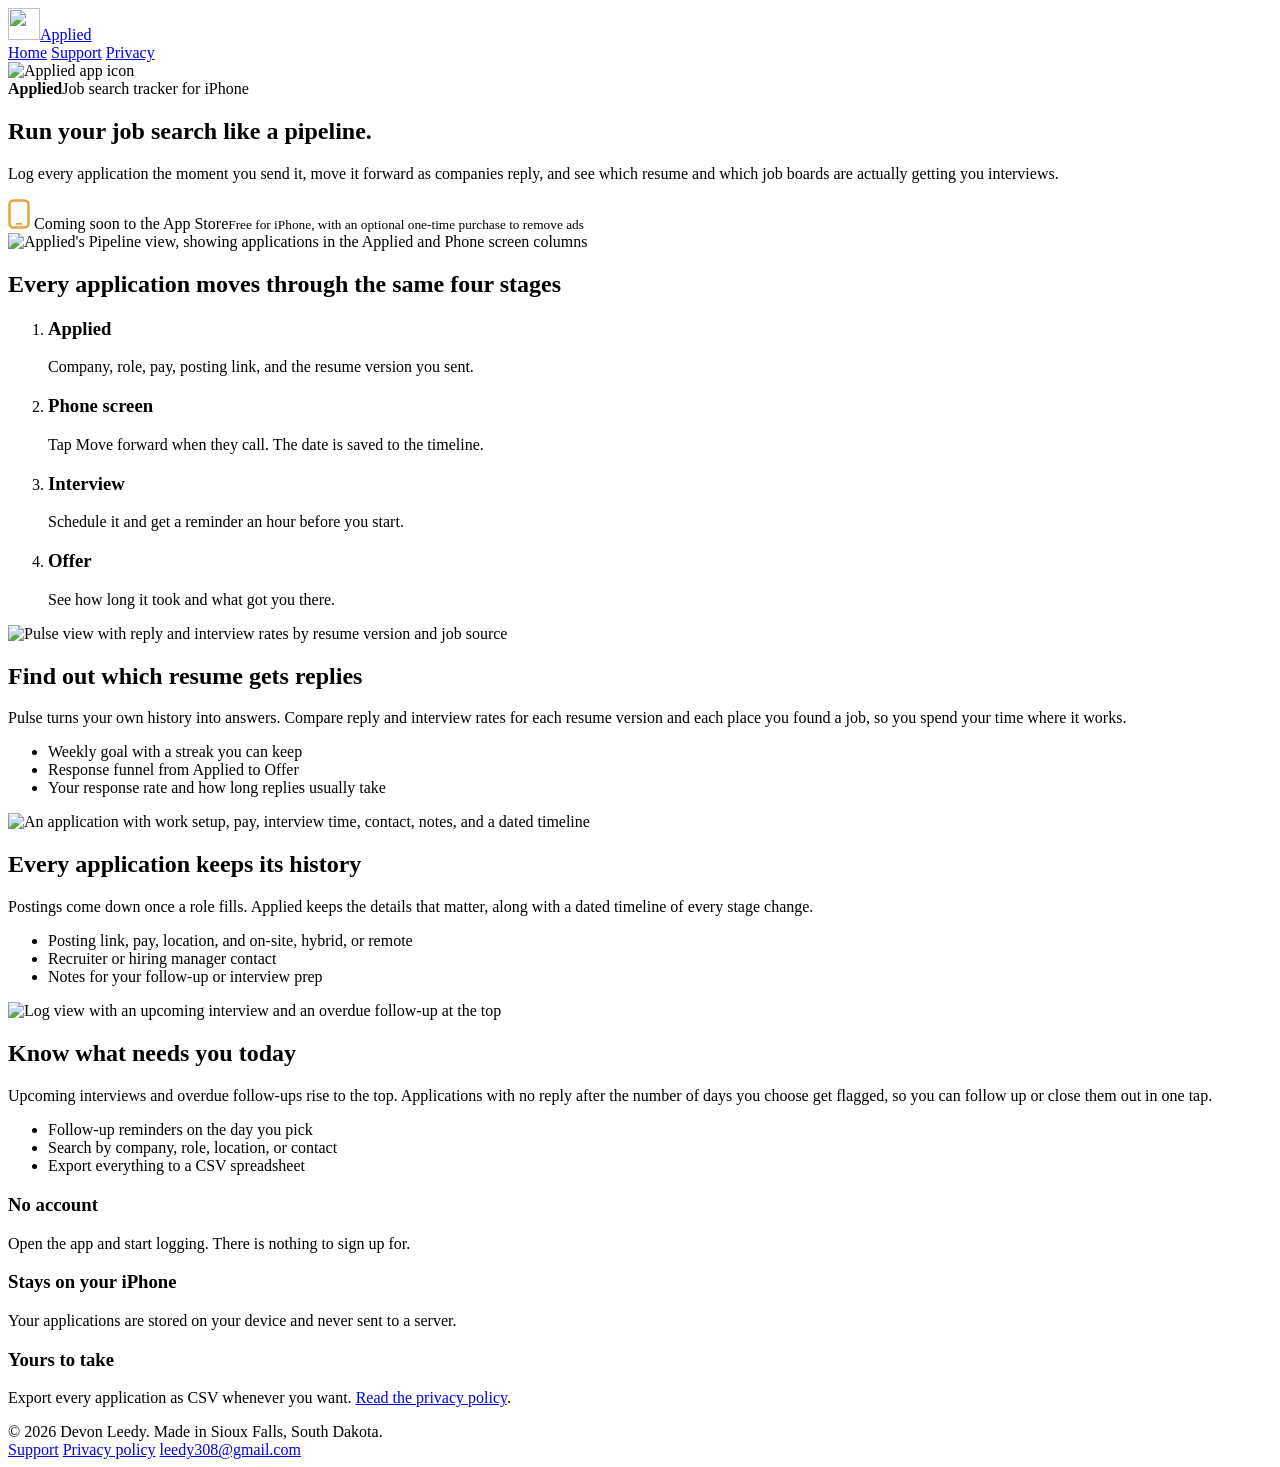
==== index.html @ 7012607b "Add files via upload" ====
<!doctype html>
<html lang="en">
<head>
<meta charset="utf-8">
<meta name="viewport" content="width=device-width, initial-scale=1">
<title>Applied: Job Search Tracker for iPhone</title>
<meta name="description" content="Track every job application from sent to offer. See which resume and job sources get replies, with interview and follow-up reminders.">
<meta property="og:title" content="Applied: Job Search Tracker for iPhone">
<meta property="og:description" content="Track every job application from sent to offer. See which resume and job sources get replies, with interview and follow-up reminders.">
<meta property="og:image" content="https://devleedy48.github.io/assets/img/applied-icon.png">
<meta name="theme-color" content="#eef1f5">
<link rel="icon" type="image/png" href="/favicon.png">
<link rel="apple-touch-icon" href="/apple-touch-icon.png">
<link rel="preload" href="/assets/fonts/bricolage.woff2" as="font" type="font/woff2" crossorigin>
<link rel="stylesheet" href="/assets/style.css">
</head>
<body>
<header class="site-header">
  <div class="wrap">
    <a class="brand" href="/"><img src="/assets/img/applied-icon.png" alt="" width="32" height="32">Applied</a>
    <nav class="site-nav" aria-label="Main">
      <a href="/" aria-current="page">Home</a>
      <a href="/support.html">Support</a>
      <a href="/privacy.html">Privacy</a>
    </nav>
  </div>
</header>
<main>
  <section class="hero">
    <div class="wrap">
      <div class="hero-copy">
        <div class="app-id">
          <img src="/assets/img/applied-icon.png" alt="Applied app icon" width="64" height="64">
          <div><strong>Applied</strong><span>Job search tracker for iPhone</span></div>
        </div>
        <h1>Run your job search like a pipeline.</h1>
        <p class="lede">Log every application the moment you send it, move it forward as companies reply, and see which resume and which job boards are actually getting you interviews.</p>
        <div class="availability">
          <svg width="22" height="30" viewBox="0 0 22 30" aria-hidden="true"><rect x="1.5" y="1.5" width="19" height="27" rx="4" fill="none" stroke="#e8a33d" stroke-width="2.5"/><rect x="7.5" y="24" width="7" height="1.8" rx=".9" fill="#e8a33d"/></svg>
          <span>Coming soon to the App Store<small>Free for iPhone, with an optional one-time purchase to remove ads</small></span>
        </div>
      </div>
      <div class="hero-phone">
        <img src="/assets/img/1-pipeline.jpg" alt="Applied's Pipeline view, showing applications in the Applied and Phone screen columns" width="660" height="1000">
      </div>
    </div>
  </section>

  <section class="track" aria-labelledby="track-title">
    <div class="wrap">
      <h2 id="track-title">Every application moves through the same four stages</h2>
      <ol class="stages">
        <li class="stage" style="--c: var(--slate)"><div class="stage-dot"></div><h3>Applied</h3><p>Company, role, pay, posting link, and the resume version you sent.</p></li>
        <li class="stage" style="--c: #6fa8d6"><div class="stage-dot"></div><h3>Phone screen</h3><p>Tap Move forward when they call. The date is saved to the timeline.</p></li>
        <li class="stage" style="--c: #d9ae2c"><div class="stage-dot"></div><h3>Interview</h3><p>Schedule it and get a reminder an hour before you start.</p></li>
        <li class="stage" style="--c: #5bb88a"><div class="stage-dot"></div><h3>Offer</h3><p>See how long it took and what got you there.</p></li>
      </ol>
    </div>
  </section>

  <section class="features wrap" aria-label="Features">
    <article class="feature">
      <div class="shot"><img src="/assets/img/3-pulse-tables.jpg" alt="Pulse view with reply and interview rates by resume version and job source" width="660" height="1180" loading="lazy"></div>
      <div>
        <h2>Find out which resume gets replies</h2>
        <p>Pulse turns your own history into answers. Compare reply and interview rates for each resume version and each place you found a job, so you spend your time where it works.</p>
        <ul>
          <li>Weekly goal with a streak you can keep</li>
          <li>Response funnel from Applied to Offer</li>
          <li>Your response rate and how long replies usually take</li>
        </ul>
      </div>
    </article>

    <article class="feature">
      <div class="shot"><img src="/assets/img/4-detail.jpg" alt="An application with work setup, pay, interview time, contact, notes, and a dated timeline" width="660" height="1180" loading="lazy"></div>
      <div>
        <h2>Every application keeps its history</h2>
        <p>Postings come down once a role fills. Applied keeps the details that matter, along with a dated timeline of every stage change.</p>
        <ul>
          <li>Posting link, pay, location, and on-site, hybrid, or remote</li>
          <li>Recruiter or hiring manager contact</li>
          <li>Notes for your follow-up or interview prep</li>
        </ul>
      </div>
    </article>

    <article class="feature">
      <div class="shot"><img src="/assets/img/5-log.jpg" alt="Log view with an upcoming interview and an overdue follow-up at the top" width="660" height="1180" loading="lazy"></div>
      <div>
        <h2>Know what needs you today</h2>
        <p>Upcoming interviews and overdue follow-ups rise to the top. Applications with no reply after the number of days you choose get flagged, so you can follow up or close them out in one tap.</p>
        <ul>
          <li>Follow-up reminders on the day you pick</li>
          <li>Search by company, role, location, or contact</li>
          <li>Export everything to a CSV spreadsheet</li>
        </ul>
      </div>
    </article>
  </section>

  <section class="promise" aria-label="Privacy">
    <div class="wrap">
      <div><h3>No account</h3><p>Open the app and start logging. There is nothing to sign up for.</p></div>
      <div><h3>Stays on your iPhone</h3><p>Your applications are stored on your device and never sent to a server.</p></div>
      <div><h3>Yours to take</h3><p>Export every application as CSV whenever you want. <a href="/privacy.html">Read the privacy policy</a>.</p></div>
    </div>
  </section>
</main>
<footer class="site-footer">
  <div class="wrap">
    <p style="margin:0">© 2026 Devon Leedy. Made in Sioux Falls, South Dakota.</p>
    <nav aria-label="Footer">
      <a href="/support.html">Support</a>
      <a href="/privacy.html">Privacy policy</a>
      <a href="mailto:leedy308@gmail.com">leedy308@gmail.com</a>
    </nav>
  </div>
</footer>
</body>
</html>
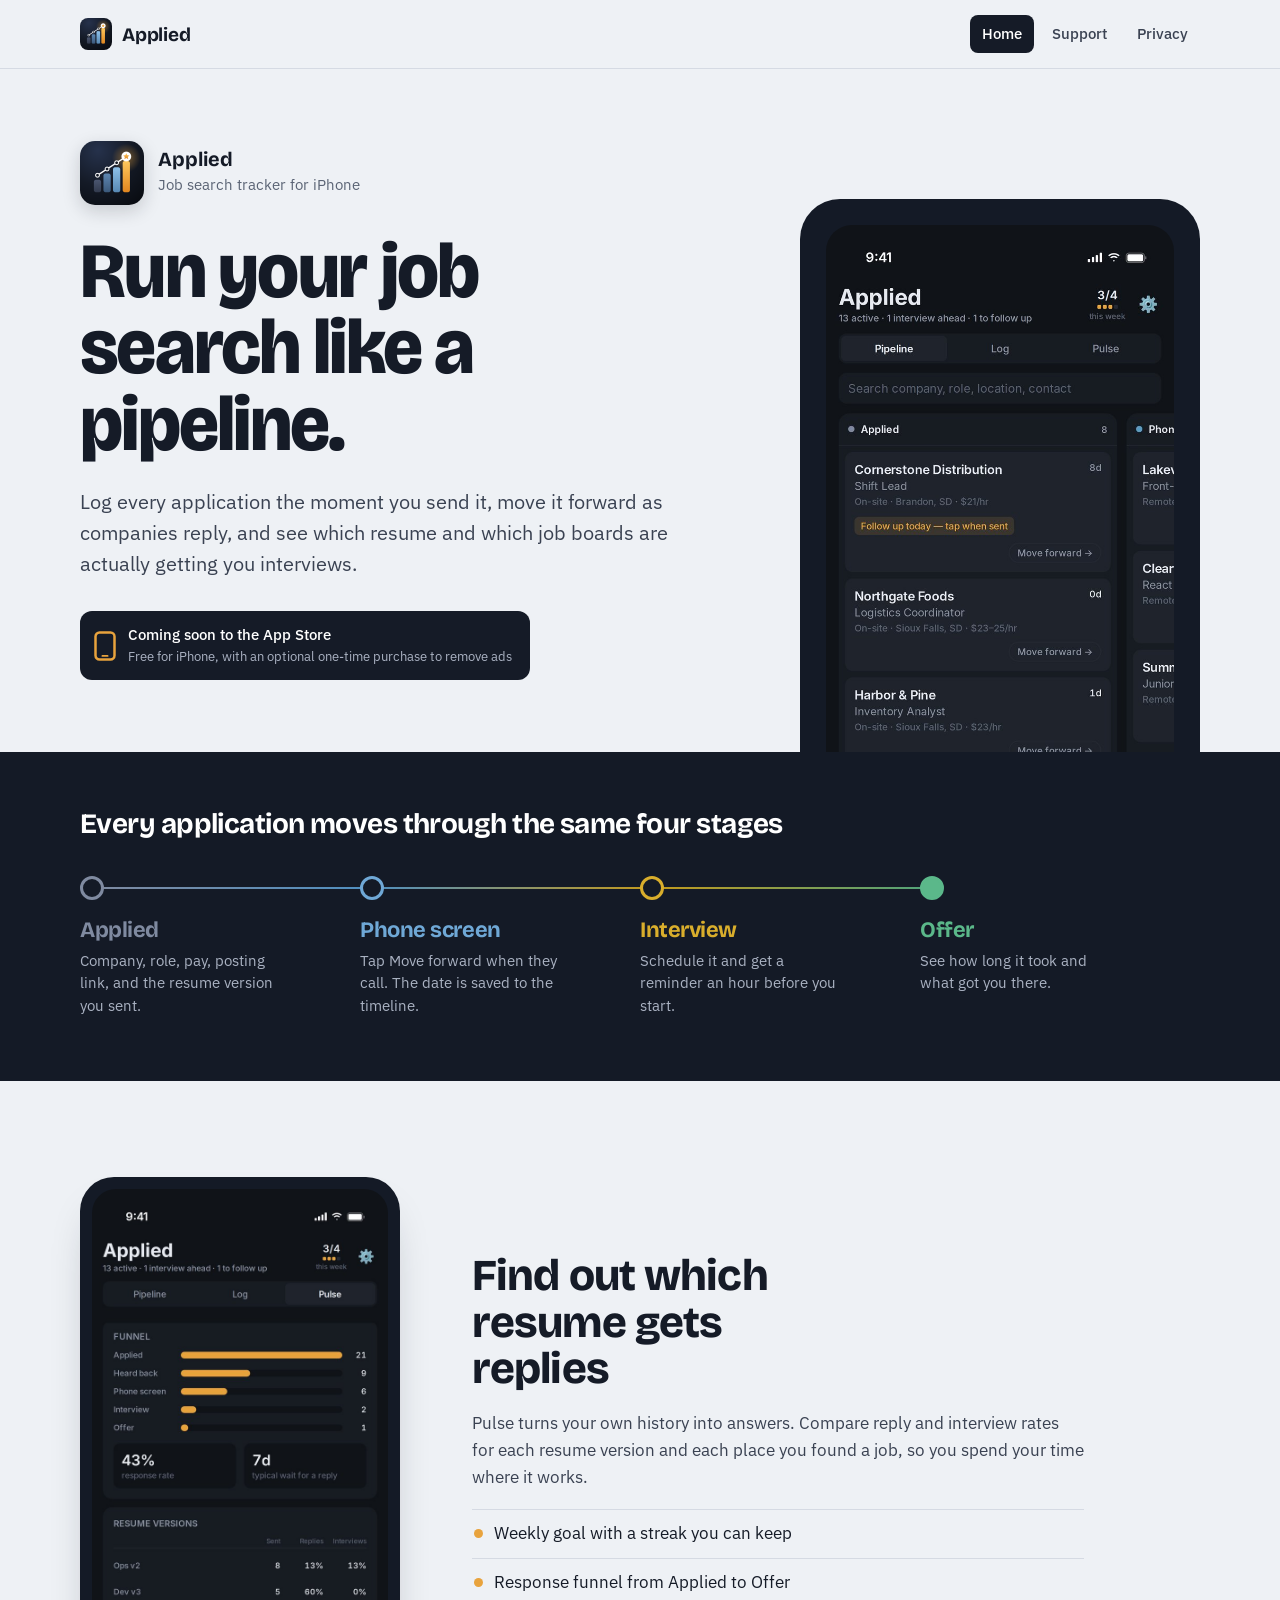
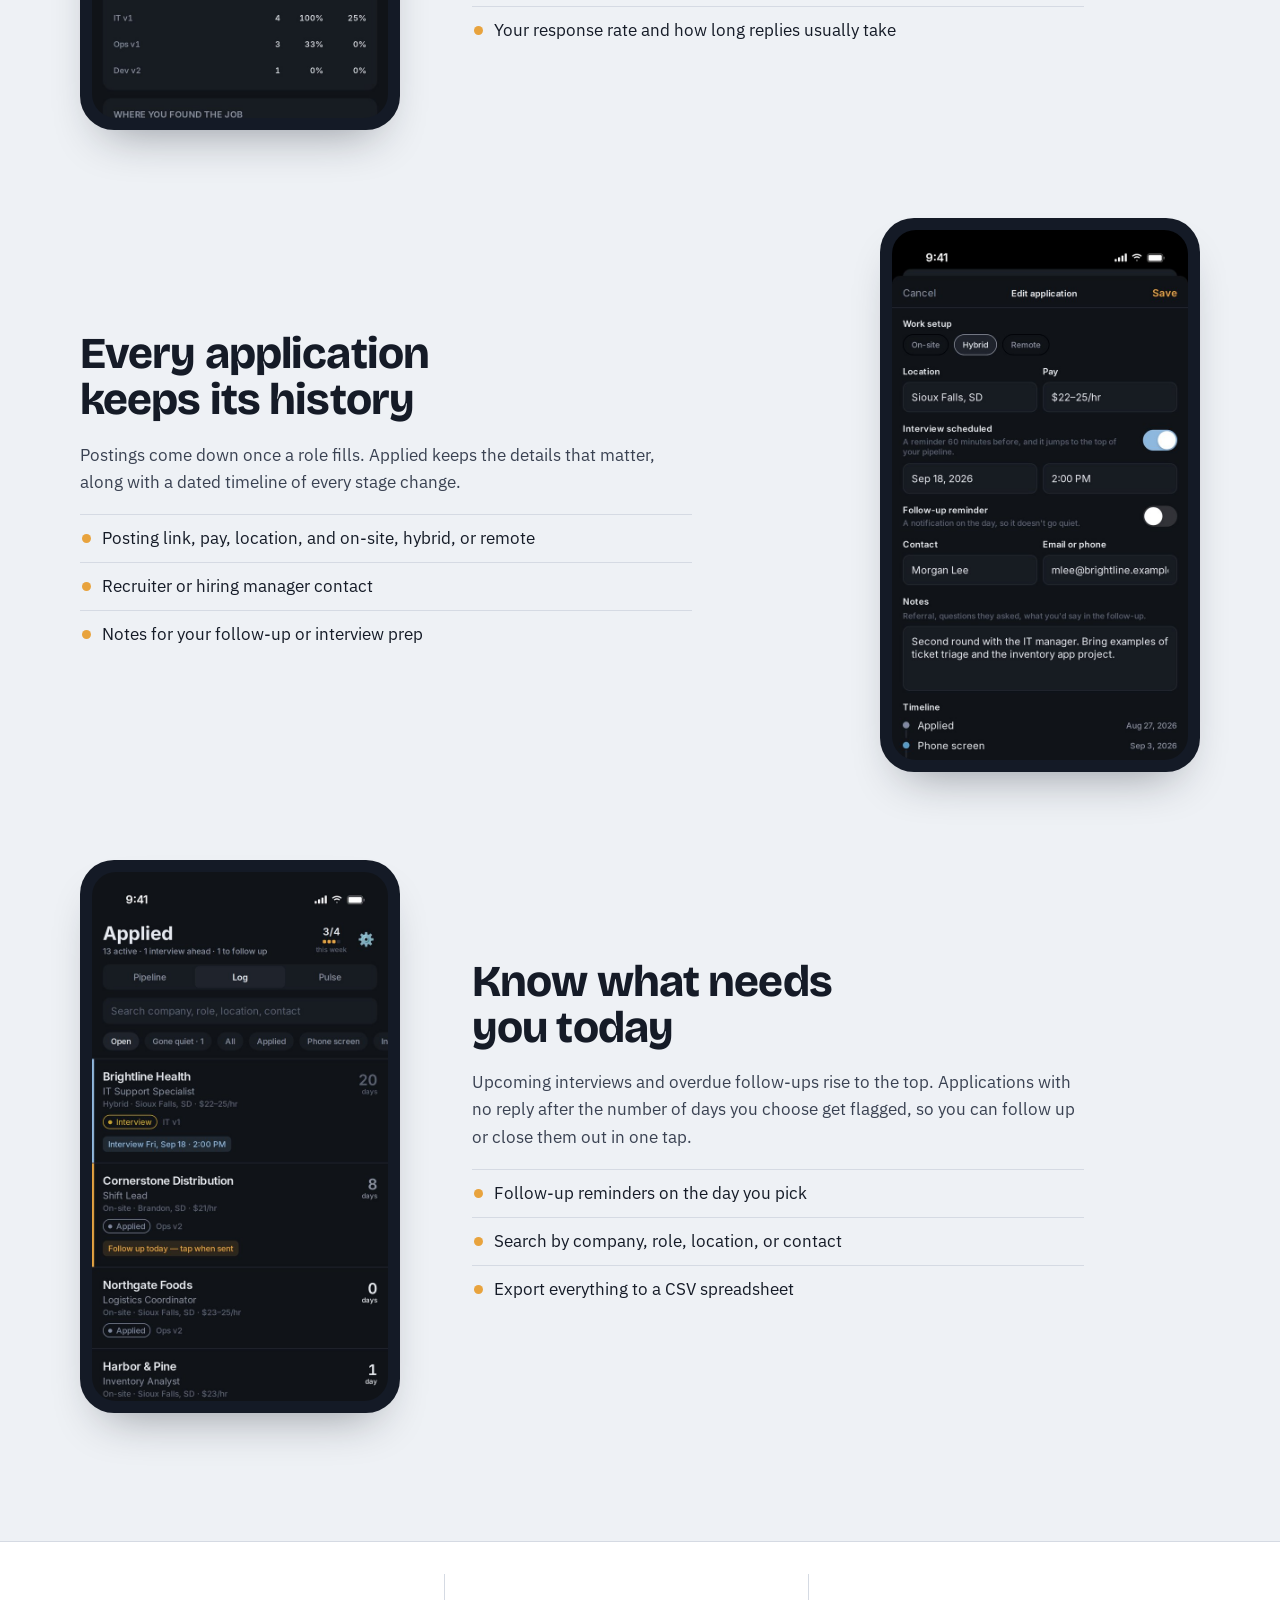
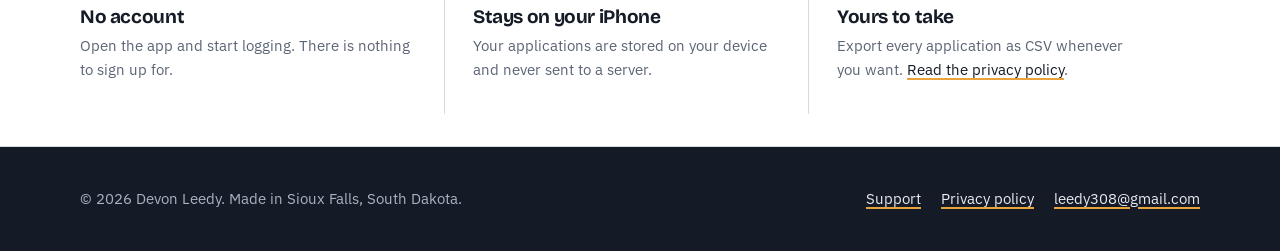
==== commit aff887d3: "Add files via upload" ====
--- a/index.html
+++ b/index.html
@@ -7,17 +7,17 @@
 <meta name="description" content="Track every job application from sent to offer. See which resume and job sources get replies, with interview and follow-up reminders.">
 <meta property="og:title" content="Applied: Job Search Tracker for iPhone">
 <meta property="og:description" content="Track every job application from sent to offer. See which resume and job sources get replies, with interview and follow-up reminders.">
-<meta property="og:image" content="https://devleedy48.github.io/assets/img/applied-icon.png">
+<meta property="og:image" content="https://devleedy48.github.io/applied-icon.png">
 <meta name="theme-color" content="#eef1f5">
 <link rel="icon" type="image/png" href="/favicon.png">
 <link rel="apple-touch-icon" href="/apple-touch-icon.png">
-<link rel="preload" href="/assets/fonts/bricolage.woff2" as="font" type="font/woff2" crossorigin>
-<link rel="stylesheet" href="/assets/style.css">
+<link rel="preload" href="/bricolage.woff2" as="font" type="font/woff2" crossorigin>
+<link rel="stylesheet" href="/style.css">
 </head>
 <body>
 <header class="site-header">
   <div class="wrap">
-    <a class="brand" href="/"><img src="/assets/img/applied-icon.png" alt="" width="32" height="32">Applied</a>
+    <a class="brand" href="/"><img src="/applied-icon.png" alt="" width="32" height="32">Applied</a>
     <nav class="site-nav" aria-label="Main">
       <a href="/" aria-current="page">Home</a>
       <a href="/support.html">Support</a>
@@ -30,7 +30,7 @@
     <div class="wrap">
       <div class="hero-copy">
         <div class="app-id">
-          <img src="/assets/img/applied-icon.png" alt="Applied app icon" width="64" height="64">
+          <img src="/applied-icon.png" alt="Applied app icon" width="64" height="64">
           <div><strong>Applied</strong><span>Job search tracker for iPhone</span></div>
         </div>
         <h1>Run your job search like a pipeline.</h1>
@@ -41,7 +41,7 @@
         </div>
       </div>
       <div class="hero-phone">
-        <img src="/assets/img/1-pipeline.jpg" alt="Applied's Pipeline view, showing applications in the Applied and Phone screen columns" width="660" height="1000">
+        <img src="/1-pipeline.jpg" alt="Applied's Pipeline view, showing applications in the Applied and Phone screen columns" width="660" height="1000">
       </div>
     </div>
   </section>
@@ -60,7 +60,7 @@
 
   <section class="features wrap" aria-label="Features">
     <article class="feature">
-      <div class="shot"><img src="/assets/img/3-pulse-tables.jpg" alt="Pulse view with reply and interview rates by resume version and job source" width="660" height="1180" loading="lazy"></div>
+      <div class="shot"><img src="/3-pulse-tables.jpg" alt="Pulse view with reply and interview rates by resume version and job source" width="660" height="1180" loading="lazy"></div>
       <div>
         <h2>Find out which resume gets replies</h2>
         <p>Pulse turns your own history into answers. Compare reply and interview rates for each resume version and each place you found a job, so you spend your time where it works.</p>
@@ -73,7 +73,7 @@
     </article>
 
     <article class="feature">
-      <div class="shot"><img src="/assets/img/4-detail.jpg" alt="An application with work setup, pay, interview time, contact, notes, and a dated timeline" width="660" height="1180" loading="lazy"></div>
+      <div class="shot"><img src="/4-detail.jpg" alt="An application with work setup, pay, interview time, contact, notes, and a dated timeline" width="660" height="1180" loading="lazy"></div>
       <div>
         <h2>Every application keeps its history</h2>
         <p>Postings come down once a role fills. Applied keeps the details that matter, along with a dated timeline of every stage change.</p>
@@ -86,7 +86,7 @@
     </article>
 
     <article class="feature">
-      <div class="shot"><img src="/assets/img/5-log.jpg" alt="Log view with an upcoming interview and an overdue follow-up at the top" width="660" height="1180" loading="lazy"></div>
+      <div class="shot"><img src="/5-log.jpg" alt="Log view with an upcoming interview and an overdue follow-up at the top" width="660" height="1180" loading="lazy"></div>
       <div>
         <h2>Know what needs you today</h2>
         <p>Upcoming interviews and overdue follow-ups rise to the top. Applications with no reply after the number of days you choose get flagged, so you can follow up or close them out in one tap.</p>
--- a/style.css
+++ b/style.css
@@ -0,0 +1,254 @@
+@font-face {
+  font-family: "Bricolage";
+  src: url("bricolage.woff2") format("woff2");
+  font-weight: 200 800;
+  font-stretch: 75% 100%;
+  font-display: swap;
+}
+@font-face {
+  font-family: "Plex";
+  src: url("plex.woff2") format("woff2");
+  font-weight: 100 700;
+  font-stretch: 85% 100%;
+  font-display: swap;
+}
+
+:root {
+  --paper: #eef1f5;
+  --sheet: #ffffff;
+  --ink: #151b27;
+  --ink-soft: #3a4252;
+  --muted: #5b6475;
+  --rule: #d5dae3;
+  --navy: #141a26;
+  --navy-2: #1e2533;
+  --amber: #e8a33d;
+  --amber-ink: #8a5608;
+  --slate: #7f8aa0;
+  --blue: #4f8fc0;
+  --gold: #c49a1c;
+  --green: #4fa37b;
+
+  --display: "Bricolage", "Segoe UI", system-ui, sans-serif;
+  --body: "Plex", "Segoe UI", system-ui, sans-serif;
+  --wrap: 1120px;
+}
+
+* { box-sizing: border-box; }
+
+html { -webkit-text-size-adjust: 100%; }
+
+body {
+  margin: 0;
+  background: var(--paper);
+  color: var(--ink);
+  font: 400 17px/1.6 var(--body);
+  -webkit-font-smoothing: antialiased;
+}
+
+img { max-width: 100%; height: auto; display: block; }
+
+a { color: var(--ink); text-decoration-color: var(--amber); text-decoration-thickness: 2px; text-underline-offset: 3px; }
+a:hover { color: var(--amber-ink); }
+:focus-visible { outline: 3px solid var(--blue); outline-offset: 3px; border-radius: 4px; }
+
+.wrap { width: min(var(--wrap), 100% - 40px); margin-inline: auto; }
+
+/* Header */
+.site-header { border-bottom: 1px solid var(--rule); background: var(--paper); }
+.site-header .wrap {
+  display: flex; align-items: center; justify-content: space-between;
+  gap: 16px; min-height: 68px; flex-wrap: wrap;
+}
+.brand {
+  display: flex; align-items: center; gap: 10px;
+  font: 700 19px/1 var(--display); letter-spacing: -0.01em;
+  text-decoration: none;
+}
+.brand img { width: 32px; height: 32px; border-radius: 8px; }
+.site-nav { display: flex; gap: 6px; }
+.site-nav a {
+  font-weight: 500; font-size: 15px; text-decoration: none;
+  padding: 7px 12px; border-radius: 8px; color: var(--ink-soft);
+}
+.site-nav a:hover { background: #e1e6ed; color: var(--ink); }
+.site-nav a[aria-current="page"] { background: var(--ink); color: #fff; }
+
+/* Home hero */
+.hero { padding: 72px 0 0; overflow: hidden; }
+.hero .wrap {
+  display: grid; grid-template-columns: 1.15fr 0.85fr; gap: 56px; align-items: end;
+}
+.hero-copy { padding-bottom: 72px; align-self: center; }
+.app-id { display: flex; align-items: center; gap: 14px; margin-bottom: 28px; }
+.app-id img { width: 64px; height: 64px; border-radius: 15px; box-shadow: 0 6px 18px rgba(20, 26, 38, 0.18); }
+.app-id strong { display: block; font: 700 20px/1.2 var(--display); }
+.app-id span { color: var(--muted); font-size: 15px; }
+
+h1, h2, h3 { font-family: var(--display); letter-spacing: -0.02em; line-height: 1.15; margin: 0; }
+.hero h1 {
+  font-size: clamp(44px, 6.4vw, 78px);
+  line-height: 0.98;
+  font-weight: 800;
+  font-stretch: 94%;
+  letter-spacing: -0.022em;
+  max-width: 12ch;
+}
+.lede { font-size: 20px; line-height: 1.55; color: var(--ink-soft); max-width: 34em; margin: 24px 0 32px; }
+
+.availability {
+  display: inline-flex; align-items: center; gap: 12px;
+  background: var(--ink); color: #fff;
+  padding: 12px 18px 12px 14px; border-radius: 12px;
+  font-weight: 500; font-size: 15px;
+}
+.availability svg { flex: none; }
+.availability small { display: block; color: #aab2c2; font-size: 13px; font-weight: 400; }
+
+.hero-phone {
+  background: var(--navy);
+  border-radius: 40px 40px 0 0;
+  padding: 26px 26px 0;
+  justify-self: end;
+  width: min(100%, 400px);
+}
+.hero-phone img { width: 100%; border-radius: 26px 26px 0 0; aspect-ratio: 660 / 1000; object-fit: cover; object-position: top; }
+
+/* Stage track: the signature element */
+.track { background: var(--navy); color: #e7eaf0; padding: 56px 0 64px; }
+.track h2 { font-size: 28px; color: #fff; margin-bottom: 36px; font-weight: 700; }
+.stages { list-style: none; padding: 0; margin: 0; display: grid; grid-template-columns: repeat(4, 1fr); position: relative; }
+.stages::before {
+  content: ""; position: absolute; top: 11px; left: 12px; right: calc(25% - 12px);
+  height: 2px; background: linear-gradient(90deg, var(--slate), var(--blue), var(--gold), var(--green));
+}
+.stage { position: relative; padding-right: 24px; }
+.stage-dot {
+  width: 24px; height: 24px; border-radius: 50%;
+  border: 3px solid var(--c); background: var(--navy);
+  position: relative; margin-bottom: 18px;
+}
+.stage:last-child .stage-dot { background: var(--c); }
+.stage h3 { font-size: 22px; font-weight: 700; color: var(--c); margin-bottom: 6px; }
+.stage p { margin: 0; color: #aab2c2; font-size: 15px; line-height: 1.5; max-width: 22ch; }
+
+/* Feature rows */
+.features { padding: 96px 0 40px; }
+.feature {
+  display: grid; grid-template-columns: 320px 1fr; gap: 72px; align-items: center;
+  padding: 0 0 88px;
+}
+.feature:nth-child(even) { grid-template-columns: 1fr 320px; }
+.feature:nth-child(even) .shot { order: 2; }
+.shot {
+  background: var(--navy); border-radius: 34px; padding: 12px;
+  box-shadow: 0 24px 48px -24px rgba(20, 26, 38, 0.45);
+}
+.shot img { width: 100%; border-radius: 24px; aspect-ratio: 660 / 1180; object-fit: cover; object-position: top; }
+.feature h2 { font-size: clamp(30px, 3.6vw, 44px); line-height: 1.05; font-weight: 750; max-width: 14ch; margin-bottom: 18px; }
+.feature p { color: var(--ink-soft); max-width: 36em; margin: 0 0 14px; }
+.feature ul { margin: 18px 0 0; padding: 0; list-style: none; max-width: 36em; }
+.feature li { padding: 10px 0 10px 22px; border-top: 1px solid var(--rule); position: relative; }
+.feature li::before {
+  content: ""; position: absolute; left: 2px; top: 19px;
+  width: 9px; height: 9px; border-radius: 50%; background: var(--amber);
+}
+
+/* Promise strip */
+.promise { border-top: 1px solid var(--rule); border-bottom: 1px solid var(--rule); background: var(--sheet); }
+.promise .wrap { display: grid; grid-template-columns: repeat(3, 1fr); }
+.promise div { padding: 32px 28px 32px 0; }
+.promise div + div { padding-left: 28px; border-left: 1px solid var(--rule); }
+.promise h3 { font-size: 19px; margin-bottom: 6px; }
+.promise p { margin: 0; color: var(--muted); font-size: 15px; }
+
+/* Document pages (support, privacy) */
+.doc-head { padding: 64px 0 40px; border-bottom: 1px solid var(--rule); }
+.doc-head h1 { font-size: clamp(38px, 5vw, 56px); line-height: 1.02; font-weight: 800; font-stretch: 90%; letter-spacing: -0.03em; }
+.doc-head p { color: var(--ink-soft); font-size: 19px; max-width: 36em; margin: 16px 0 0; }
+.doc-head .meta { color: var(--muted); font-size: 15px; margin-top: 12px; }
+
+.doc { display: grid; grid-template-columns: 220px minmax(0, 1fr); gap: 64px; padding: 48px 0 96px; }
+.toc { position: sticky; top: 24px; align-self: start; }
+.toc p { font-weight: 600; font-size: 14px; color: var(--muted); margin: 0 0 8px; }
+.toc ol { list-style: none; margin: 0; padding: 0; border-left: 2px solid var(--rule); }
+.toc a { display: block; padding: 5px 0 5px 14px; margin-left: -2px; border-left: 2px solid transparent; text-decoration: none; color: var(--ink-soft); font-size: 15px; }
+.toc a:hover { border-left-color: var(--amber); color: var(--ink); }
+
+.prose { max-width: 70ch; }
+.prose section { padding-bottom: 12px; scroll-margin-top: 24px; }
+.prose h2 { font-size: 26px; font-weight: 700; margin: 28px 0 10px; }
+.prose section:first-child h2 { margin-top: 0; }
+.prose p, .prose li { color: var(--ink-soft); }
+.prose ul { padding-left: 20px; }
+.prose li { margin: 6px 0; }
+.prose li::marker { color: var(--amber); }
+.prose strong { color: var(--ink); }
+
+.callout {
+  background: var(--sheet); border: 1px solid var(--rule); border-left: 4px solid var(--green);
+  border-radius: 10px; padding: 18px 22px; margin: 0 0 28px;
+}
+.callout p { margin: 0; color: var(--ink); }
+
+/* Support */
+.contact-card {
+  background: var(--navy); color: #fff; border-radius: 20px; padding: 28px;
+  display: flex; flex-wrap: wrap; align-items: center; justify-content: space-between; gap: 18px;
+  margin-bottom: 40px;
+}
+.contact-card h2 { color: #fff; margin: 0 0 4px; font-size: 24px; }
+.contact-card p { margin: 0; color: #aab2c2; }
+.button {
+  display: inline-block; background: var(--amber); color: var(--navy);
+  font-weight: 600; text-decoration: none; padding: 13px 22px; border-radius: 12px;
+}
+.button:hover { background: #f2b457; color: var(--navy); }
+
+.faq-group { margin-bottom: 36px; scroll-margin-top: 24px; }
+.faq-group > h2 { font-size: 24px; margin: 0 0 8px; }
+details { border-bottom: 1px solid var(--rule); }
+summary {
+  list-style: none; cursor: pointer; padding: 16px 36px 16px 0; position: relative;
+  font-weight: 600; font-size: 17px;
+}
+summary::-webkit-details-marker { display: none; }
+summary::after {
+  content: ""; position: absolute; right: 6px; top: 24px; width: 10px; height: 10px;
+  border-right: 2px solid var(--muted); border-bottom: 2px solid var(--muted);
+  transform: rotate(45deg); transition: transform 0.2s ease;
+}
+details[open] summary::after { transform: rotate(-135deg); top: 28px; }
+details > div { padding: 0 0 18px; color: var(--ink-soft); max-width: 64ch; }
+details > div p { margin: 0 0 10px; }
+
+/* Footer */
+.site-footer { background: var(--navy); color: #aab2c2; padding: 40px 0; font-size: 15px; }
+.site-footer .wrap { display: flex; flex-wrap: wrap; justify-content: space-between; gap: 16px; }
+.site-footer a { color: #e7eaf0; }
+.site-footer nav { display: flex; flex-wrap: wrap; gap: 20px; }
+
+@media (max-width: 880px) {
+  .hero { padding-top: 44px; }
+  .hero .wrap { grid-template-columns: 1fr; gap: 40px; }
+  .hero-copy { padding-bottom: 0; }
+  .hero-phone { justify-self: center; }
+  .stages { grid-template-columns: 1fr; gap: 26px; }
+  .stages::before { top: 12px; bottom: 12px; left: 11px; right: auto; width: 2px; height: auto;
+    background: linear-gradient(180deg, var(--slate), var(--blue), var(--gold), var(--green)); }
+  .stage { display: grid; grid-template-columns: 24px 1fr; column-gap: 18px; padding: 0; }
+  .stage-dot { margin: 2px 0 0; grid-row: span 2; }
+  .stage p { max-width: none; }
+  .feature, .feature:nth-child(even) { grid-template-columns: 1fr; gap: 32px; padding-bottom: 64px; }
+  .feature:nth-child(even) .shot { order: 0; }
+  .shot { max-width: 300px; }
+  .promise .wrap { grid-template-columns: 1fr; }
+  .promise div, .promise div + div { padding: 22px 0; border-left: 0; }
+  .promise div + div { border-top: 1px solid var(--rule); }
+  .doc { grid-template-columns: 1fr; gap: 24px; }
+  .toc { position: static; }
+}
+
+@media (prefers-reduced-motion: reduce) {
+  * { transition: none !important; }
+}
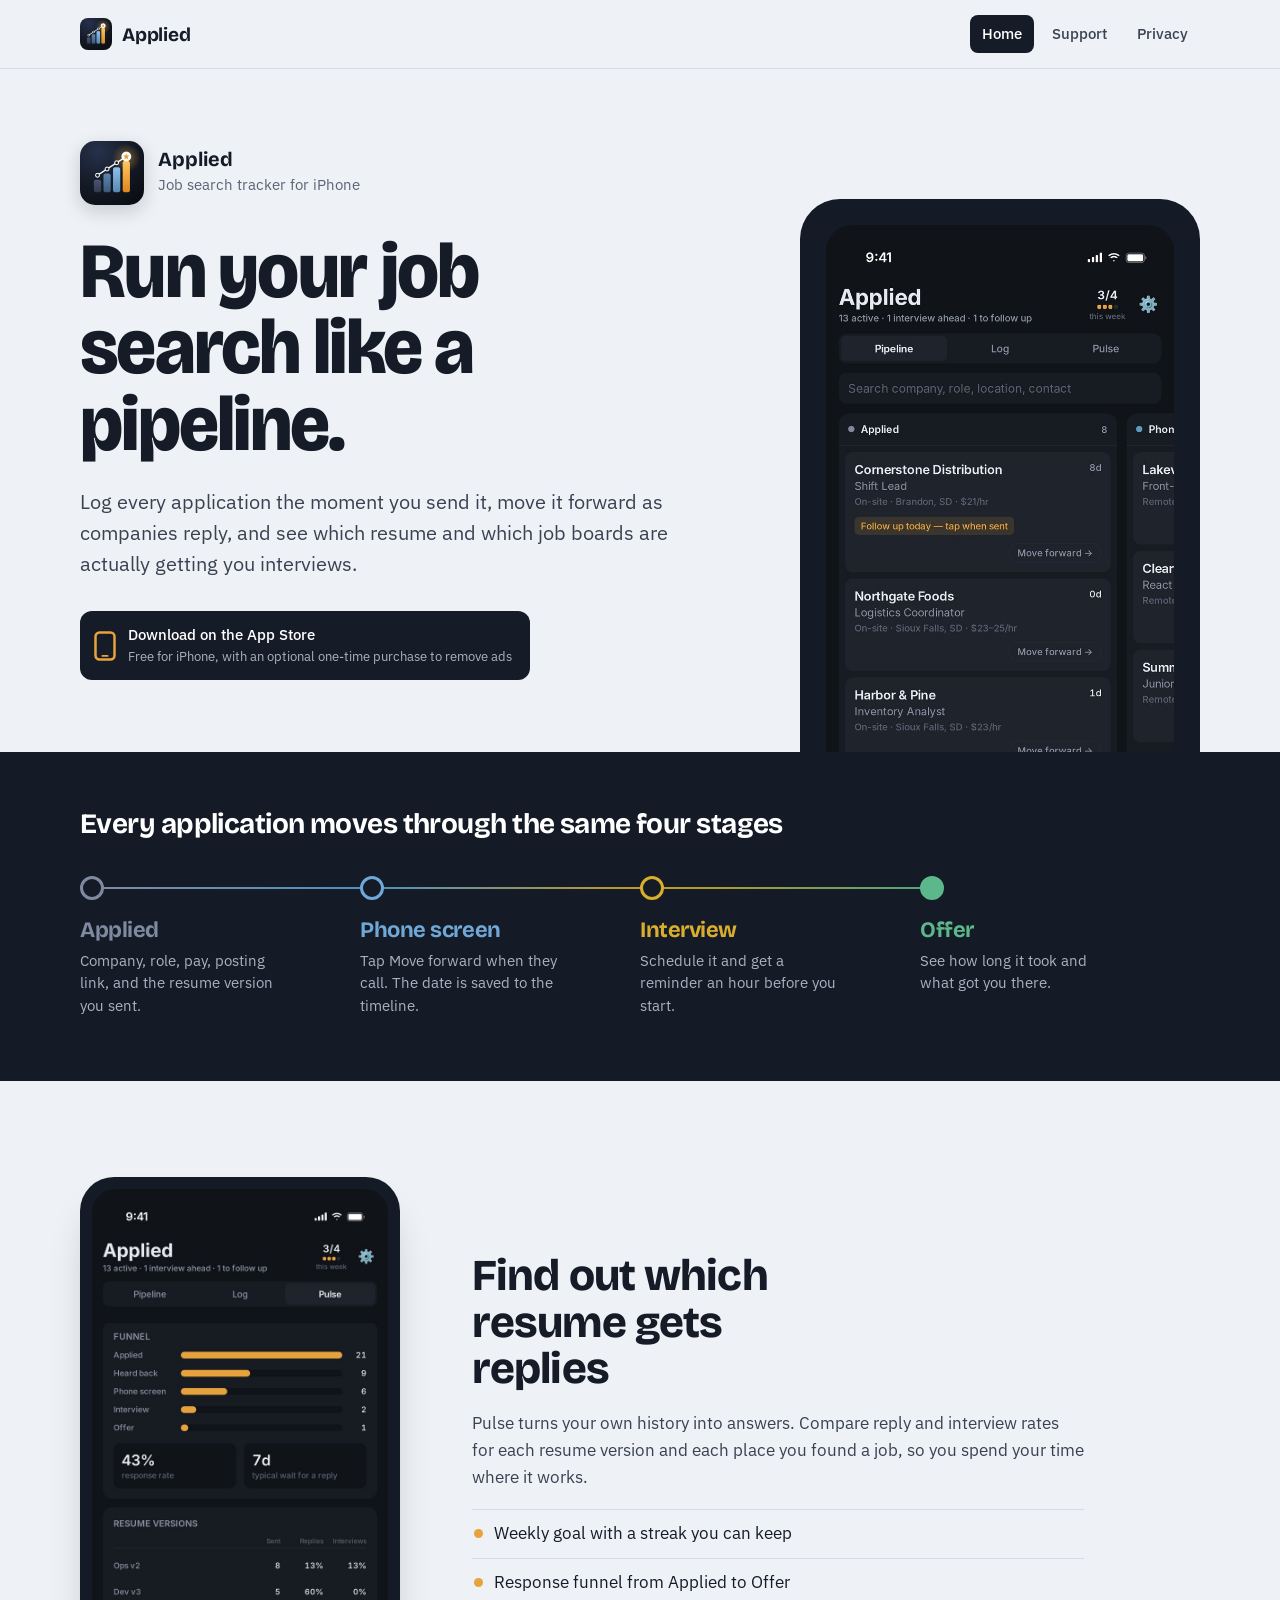
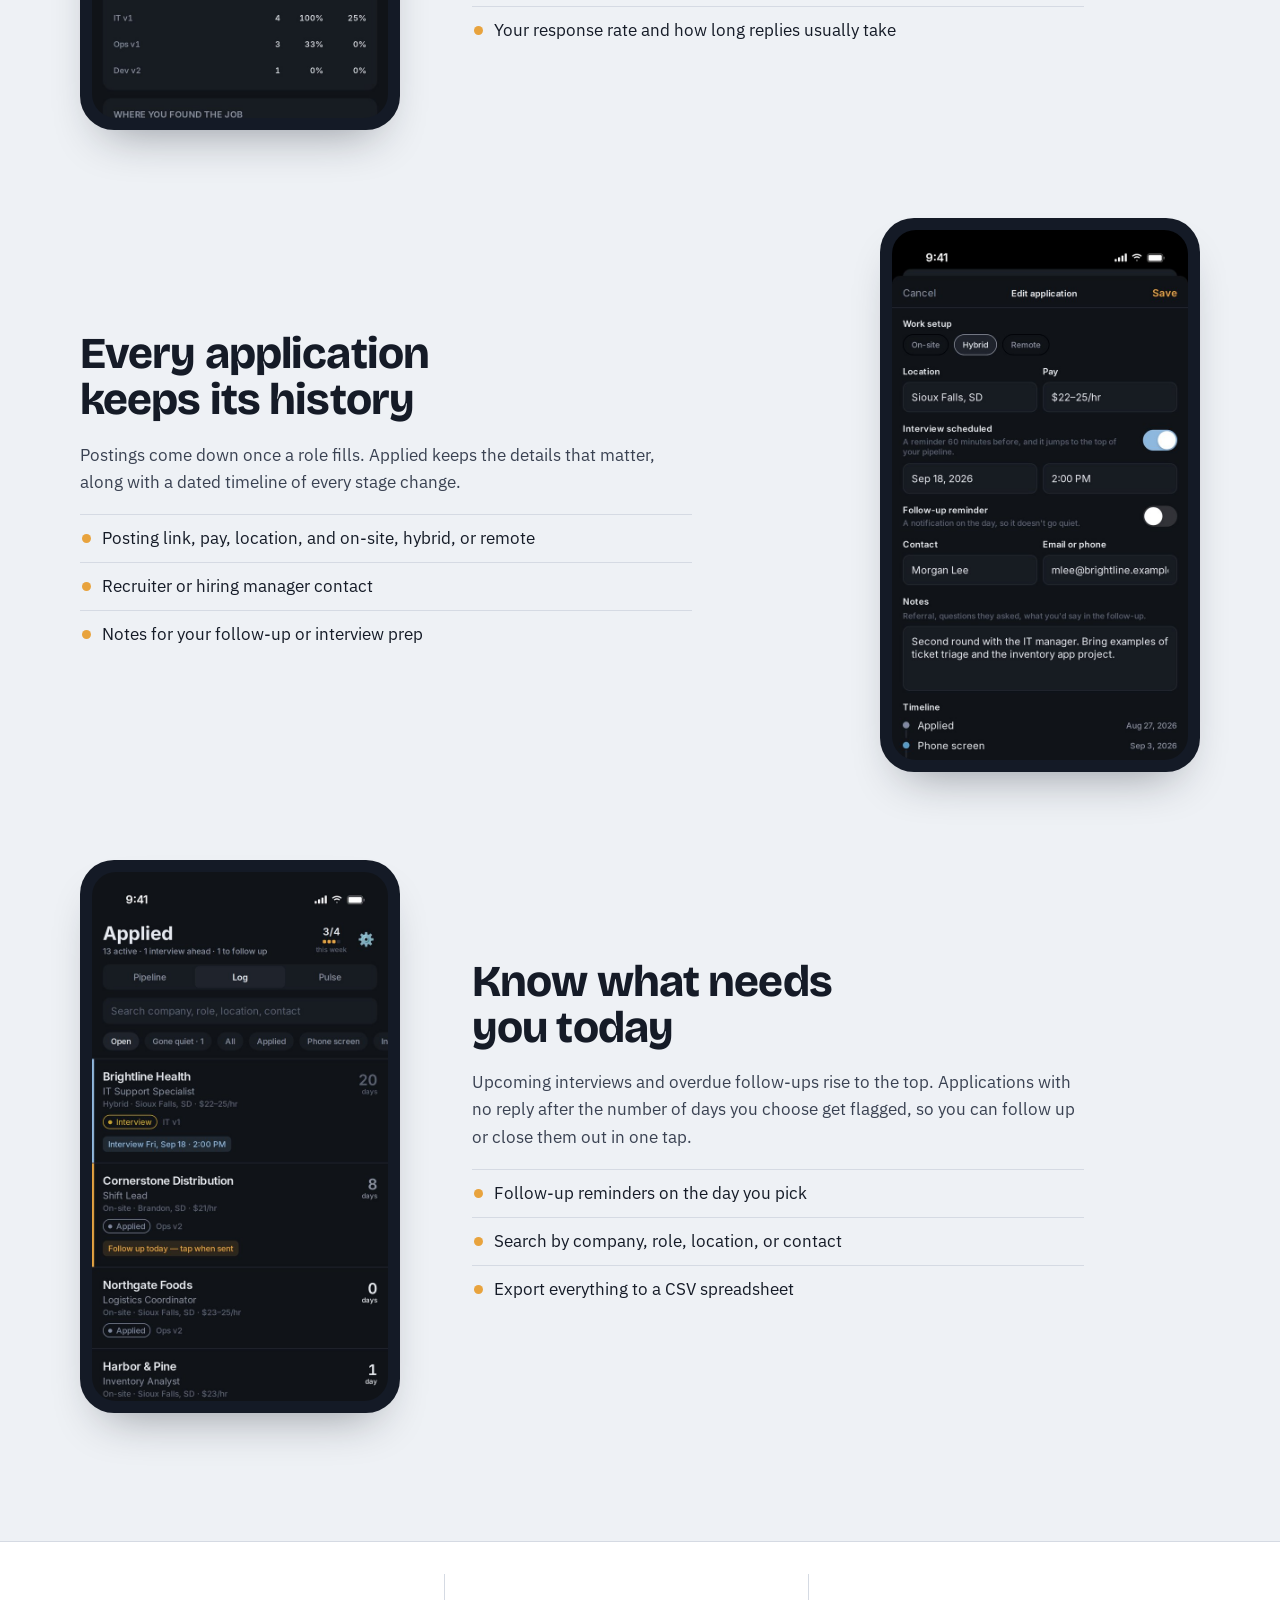
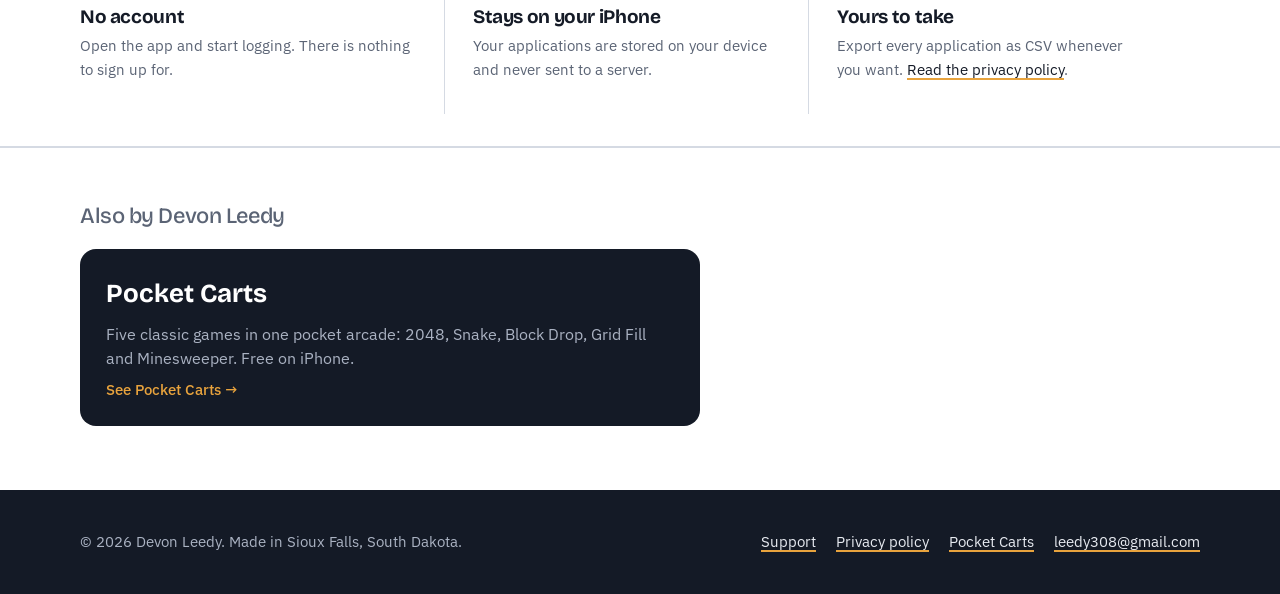
==== commit ad386949: "Add files via upload" ====
--- a/index.html
+++ b/index.html
@@ -35,10 +35,10 @@
         </div>
         <h1>Run your job search like a pipeline.</h1>
         <p class="lede">Log every application the moment you send it, move it forward as companies reply, and see which resume and which job boards are actually getting you interviews.</p>
-        <div class="availability">
+        <a class="availability" href="https://apps.apple.com/us/app/applied-job-search-tracker/id6812588170">
           <svg width="22" height="30" viewBox="0 0 22 30" aria-hidden="true"><rect x="1.5" y="1.5" width="19" height="27" rx="4" fill="none" stroke="#e8a33d" stroke-width="2.5"/><rect x="7.5" y="24" width="7" height="1.8" rx=".9" fill="#e8a33d"/></svg>
-          <span>Coming soon to the App Store<small>Free for iPhone, with an optional one-time purchase to remove ads</small></span>
-        </div>
+          <span>Download on the App Store<small>Free for iPhone, with an optional one-time purchase to remove ads</small></span>
+        </a>
       </div>
       <div class="hero-phone">
         <img src="/1-pipeline.jpg" alt="Applied's Pipeline view, showing applications in the Applied and Phone screen columns" width="660" height="1000">
@@ -106,6 +106,16 @@
       <div><h3>Yours to take</h3><p>Export every application as CSV whenever you want. <a href="/privacy.html">Read the privacy policy</a>.</p></div>
     </div>
   </section>
+  <section class="also" aria-labelledby="also-title">
+    <div class="wrap">
+      <h2 id="also-title">Also by Devon Leedy</h2>
+      <a class="also-card" href="/pocket-carts.html">
+        <span class="also-name">Pocket Carts</span>
+        <span class="also-blurb">Five classic games in one pocket arcade: 2048, Snake, Block Drop, Grid Fill and Minesweeper. Free on iPhone.</span>
+        <span class="also-go">See Pocket Carts &rarr;</span>
+      </a>
+    </div>
+  </section>
 </main>
 <footer class="site-footer">
   <div class="wrap">
@@ -113,6 +123,7 @@
     <nav aria-label="Footer">
       <a href="/support.html">Support</a>
       <a href="/privacy.html">Privacy policy</a>
+      <a href="/pocket-carts.html">Pocket Carts</a>
       <a href="mailto:leedy308@gmail.com">leedy308@gmail.com</a>
     </nav>
   </div>
--- a/style.css
+++ b/style.css
@@ -252,3 +252,22 @@
 @media (prefers-reduced-motion: reduce) {
   * { transition: none !important; }
 }
+
+/* Availability block is now a link to the App Store */
+a.availability { text-decoration: none; transition: background .15s ease, transform .15s ease; }
+a.availability:hover { background: var(--navy-2); transform: translateY(-1px); }
+a.availability span { color: #fff; }
+
+/* Cross-promotion for the developer's other app */
+.also { background: var(--sheet); border-top: 1px solid var(--rule); padding: 56px 0 64px; }
+.also h2 { font-size: 22px; margin: 0 0 20px; color: var(--muted); font-weight: 500; }
+.also-card {
+  display: grid; gap: 8px; max-width: 620px;
+  background: var(--navy); color: #e7eaf0;
+  border-radius: 16px; padding: 24px 26px; text-decoration: none;
+  transition: transform .15s ease;
+}
+.also-card:hover { transform: translateY(-2px); }
+.also-name { font-family: var(--display); font-size: 26px; font-weight: 700; color: #fff; }
+.also-blurb { font-size: 16px; line-height: 1.5; color: #aab2c2; }
+.also-go { font-size: 15px; font-weight: 500; color: var(--amber); }
